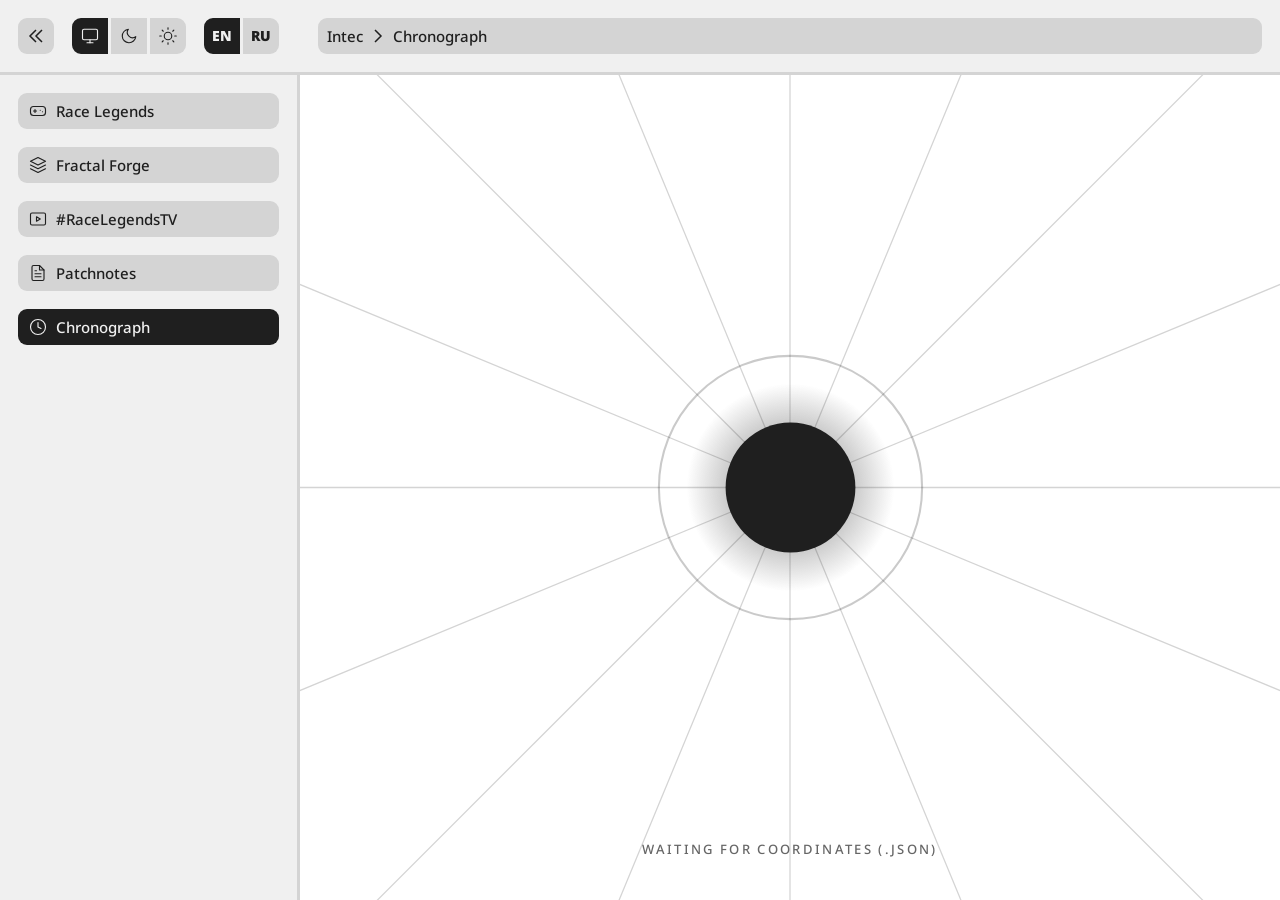
==== chronograph.html @ 1cc89997 "Add files via upload" ====
<!DOCTYPE html>
<html lang="en" data-theme="system">
<head>
    <meta charset="UTF-8">
    <meta name="viewport" content="width=device-width, initial-scale=1.0">
    <title>Intec | Chronograph</title>
    <link rel="preconnect" href="https://fonts.googleapis.com">
    <link rel="preconnect" href="https://fonts.gstatic.com" crossorigin>
    <link href="https://fonts.googleapis.com/css2?family=Noto+Sans:wght@500;900&display=swap" rel="stylesheet">
    <style>
        /* ============================================================
           ПЕРЕМЕННЫЕ ЦВЕТОВЫХ ТЕМ (ИНВЕРСИЯ)
        ============================================================ */
        :root {
            --c-bg: #000000;
            --c-bg-rgb: 0, 0, 0;
            --c-panel: #111111;
            --c-border: #1F1F1F;
            --c-text: #E7E7E7;
            --c-sub: #8C8C8C;
        }

        html[data-theme="light"] {
            --c-bg: #FFFFFF;
            --c-bg-rgb: 255, 255, 255;
            --c-panel: #F0F0F0;
            --c-border: #D4D4D4;
            --c-text: #1F1F1F;
            --c-sub: #666666;
        }

        /* МЕДЛЕННАЯ АНИМАЦИЯ */
        body, .top-bar, .sidebar, .main-area, .inspector-panel, .inspector-body, .v-track, .h-track {
            transition: background-color 0.3s ease, border-color 0.3s ease, color 0.3s ease;
        }

        /* БЫСТРАЯ АНИМАЦИЯ */
        .nav-btn, .back-btn, .toggle-btn, .h-thumb, .v-thumb {
            transition: background-color 0.1s ease, border-color 0.1s ease, color 0.1s ease;
        }
        svg { transition: stroke 0.1s ease, fill 0.1s ease; }

        /* ============================================================
           СИСТЕМА ЛОКАЛИЗАЦИИ
        ============================================================ */
        html[lang="en"] [data-lang="ru"] { display: none !important; }
        html[lang="ru"] [data-lang="en"] { display: none !important; }

        /* ============================================================
           СБРОС СТИЛЕЙ И БАЗА
        ============================================================ */
        * { box-sizing: border-box; margin: 0; padding: 0; }
        
        body, html {
            width: 100vw; height: 100vh; height: 100dvh; 
            background: var(--c-bg); font-family: 'Noto Sans', sans-serif;
            overflow: hidden; user-select: none;
            display: flex; flex-direction: column; touch-action: none; 
        }

        /* ============================================================
           ВЕРХНЯЯ ПАНЕЛЬ И КНОПКИ
        ============================================================ */
        .top-bar { height: 75px; background: var(--c-panel); border-bottom: 3px solid var(--c-border); display: flex; align-items: center; padding: 18px; width: 100%; flex-shrink: 0; z-index: 10; }
        
        .back-btn { width: 36px; height: 36px; background: var(--c-border); border-radius: 9px; margin-right: 18px; display: flex; justify-content: center; align-items: center; cursor: pointer; border: 2px solid transparent; flex-shrink: 0; }
        .back-btn svg { width: 18px; height: 18px; stroke: var(--c-text); fill: none; stroke-width: 1.5px; stroke-linecap: butt; stroke-linejoin: miter; }
        @media (hover: hover) { .back-btn:hover { border-color: var(--c-text); } }
        .back-btn:active { background: var(--c-text); } .back-btn:active svg { stroke: var(--c-panel); }
        
        .settings-group { display: flex; align-items: center; gap: 18px; margin-right: 39px; flex-shrink: 0; }
        .toggle-block { display: flex; gap: 3px; }
        .toggle-btn { width: 36px; height: 36px; background: var(--c-border); border: 2px solid transparent; display: flex; justify-content: center; align-items: center; cursor: pointer; color: var(--c-text); }
        .toggle-btn svg { width: 18px; height: 18px; stroke: currentColor; fill: none; stroke-width: 1.5px; stroke-linecap: round; stroke-linejoin: round; }
        .toggle-btn.text-btn { font-size: 14px; font-weight: 900; line-height: 1; }
        .toggle-block > *:first-child { border-top-left-radius: 9px; border-bottom-left-radius: 9px; }
        .toggle-block > *:last-child { border-top-right-radius: 9px; border-bottom-right-radius: 9px; }
        @media (hover: hover) { .toggle-btn:hover { border-color: var(--c-text); } }
        .toggle-btn.active, .toggle-btn:active { background: var(--c-text); color: var(--c-panel); border-color: var(--c-text); }
        .toggle-btn:active svg, .toggle-btn.active svg { stroke: var(--c-panel); }

        .breadcrumbs { flex-grow: 1; height: 36px; background: var(--c-border); border-radius: 9px; display: flex; align-items: center; padding: 0 9px; min-width: 0; }
        .bc-text { color: var(--c-text); font-size: 15px; font-weight: 500; display: block; white-space: nowrap; overflow: hidden; text-overflow: ellipsis; line-height: normal; padding: 3px 0; }
        .bc-icon { width: 18px; height: 18px; margin: 0 6px; stroke: var(--c-text); fill: none; stroke-width: 1.5px; flex-shrink: 0; }

        /* ============================================================
           БОКОВАЯ ПАНЕЛЬ И ОСНОВНАЯ ЗОНА
        ============================================================ */
        .content-wrapper { display: flex; flex-grow: 1; width: 100%; overflow: hidden; }
        .sidebar { width: 300px; height: 100%; background: var(--c-panel); border-right: 3px solid var(--c-border); flex-shrink: 0; z-index: 5; }
        .sidebar-nav { display: flex; flex-direction: column; gap: 18px; padding: 18px; }
        .nav-btn { width: 100%; height: 36px; background: var(--c-border); border-radius: 9px; display: flex; align-items: center; padding: 0 9px; cursor: pointer; border: 2px solid transparent; color: var(--c-text); text-decoration: none; }
        .nav-btn .nav-icon { width: 18px; height: 18px; margin-right: 9px; stroke: currentColor; fill: none; stroke-width: 1.5px; stroke-linecap: round; stroke-linejoin: round; flex-shrink: 0; }
        .nav-btn span { font-size: 15px; font-weight: 500; white-space: nowrap; line-height: normal; padding: 3px 0; }
        @media (hover: hover) { .nav-btn:hover { border-color: var(--c-text); } }
        .nav-btn:active, .nav-btn.active { background: var(--c-text); color: var(--c-panel); }

        .main-area { flex-grow: 1; background: var(--c-bg); position: relative; overflow: hidden; touch-action: none; }

        /* ============================================================
           CHRONOGRAPH: PAGE 1 (MULTIVERSE LANDING)
        ============================================================ */
        .chrono-page { position: absolute; inset: 0; width: 100%; height: 100%; }
        
        #page1 {
            z-index: 200; display: flex; flex-direction: column;
            align-items: center; justify-content: center; transform-origin: 50% 50%;
        }

        #mv-canvas, #warp-canvas {
            position: absolute; inset: 0; width: 100%; height: 100%;
            pointer-events: none; transform-origin: 50% 50%; will-change: transform;
        }
        #warp-canvas { opacity: 0; z-index: 100; }

        #p1-circle {
            position: relative; z-index: 2;
            width: clamp(160px, 25vh, 240px); height: clamp(160px, 25vh, 240px);
            cursor: pointer; transition: transform 0.2s ease; will-change: transform;
        }
        #p1-circle:hover { transform: scale(1.04); }
        #p1-circle:active { transform: scale(0.97); }
        #page1.animating #p1-circle { pointer-events: none; }
        
        /* ПЕРЕОПРЕДЕЛЕНИЕ ЦВЕТОВ ПРИ СИСТЕМНОЙ ОШИБКЕ */
        #page1.error {
            --c-text: #E53935 !important;
            --c-sub: #B71C1C !important;
        }
        
        #p1-circle svg { width: 100%; height: 100%; overflow: visible; }

        #p1-status {
            position: absolute; bottom: 42px; left: 0; right: 0; text-align: center;
            color: var(--c-sub); font-size: 13px; font-weight: 500; letter-spacing: 0.18em;
            transition: color 0.4s ease, opacity 0.4s ease; z-index: 3;
            pointer-events: none;
        }

        #flash {
            position: absolute; inset: 0; z-index: 1000;
            background: var(--c-text); opacity: 0; pointer-events: none; transition: opacity 0.3s ease;
        }

        @keyframes shake {
            0%,100% { transform: translate(0,0); }
            10% { transform: translate(-5px,-2px); } 20% { transform: translate(6px, 3px); }
            30% { transform: translate(-4px, 2px); } 40% { transform: translate(6px,-3px); }
            50% { transform: translate(-5px, 3px); } 60% { transform: translate(4px,-2px); }
            70% { transform: translate(-6px, 2px); } 80% { transform: translate(5px, 3px); }
            90% { transform: translate(-4px,-2px); }
        }

        /* ============================================================
           CHRONOGRAPH: PAGE 2 (TIMELINE APP)
        ============================================================ */
        #page2 {
            display: none; flex-direction: column; z-index: 150;
            opacity: 0; transition: opacity 0.5s ease;
        }
        #page2.visible { display: flex; }
        #page2.fade-in { opacity: 1; }

        .canvas-container {
            flex-grow: 1; position: relative; overflow: hidden;
            background: transparent; cursor: grab;
        }
        .canvas-container:active { cursor: grabbing; }
        .canvas-svg { height: 100%; display: block; }

        .timeline-line { stroke: var(--c-text); stroke-width: 3; fill: none; }
        .node { cursor: pointer; }
        .node-shape { fill: var(--c-bg); stroke: var(--c-text); stroke-width: 3; transition: all 0.2s; }
        .node-hover-ring { fill: none; stroke: transparent; stroke-width: 1.5; transition: stroke 0.2s; }
        .node:hover .node-hover-ring { stroke: var(--c-text); }
        .node.active .node-hover-ring { display: none !important; }
        .node.active .node-shape { fill: var(--c-text); }
        
        .node-wave, .node-wave-diamond, .node-wave-square { fill: var(--c-text); opacity: 0; }
        .node.active .node-wave { animation: nodeRipple 2s infinite ease-out; }
        .node.active .node-wave-diamond { animation: diamondRipple 2s infinite ease-out; }
        .node.active .node-wave-square { animation: squareRipple 2s infinite ease-out; }
        
        @keyframes nodeRipple { 0% { r: 18px; opacity: .4; } 100% { r: 60px; opacity: 0; } }
        @keyframes diamondRipple { 0% { transform: scale(1); opacity: .4; } 100% { transform: scale(3.333); opacity: 0; } }
        @keyframes squareRipple { 0% { transform: scale(1); opacity: .4; } 100% { transform: scale(3.333); opacity: 0; } }
        
        .svg-text, .svg-date, .svg-branch-label { pointer-events: none; }
        
        .svg-text { fill: var(--c-text); text-anchor: middle; font-family: 'Noto Sans'; font-size: 21px; font-weight: 500; }
        .svg-date { fill: var(--c-sub); text-anchor: middle; font-family: 'Noto Sans'; font-size: 21px; font-weight: 500; }
        .svg-branch-label { fill: var(--c-sub); font-family: 'Noto Sans'; font-size: 18px; font-weight: 500; }

        /* INSPECTOR */
        .inspector-clip { 
            position: absolute; right: 30px; top: 18px; bottom: 39px; 
            width: 615px; overflow: hidden; z-index: 20; touch-action: none;
        }
        
        .inspector-panel { position: relative; width: 100%; min-height: 100%; display: flex; flex-direction: column; will-change: transform; }
        .inspector-header { height: 144px; background: var(--c-text); border: 3px solid var(--c-border); border-bottom: none; border-radius: 18px 18px 0 0; padding: 18px; display: flex; flex-direction: column; justify-content: center; flex-shrink: 0; }
        .inspector-header .title { color: var(--c-bg); font-size: 42px; font-weight: 900; line-height: 1.1; margin-bottom: 6px; }
        .inspector-header .date { color: var(--c-bg); font-size: 21px; font-weight: 500; }
        .inspector-body { background: var(--c-panel); border: 3px solid var(--c-border); border-radius: 0 0 18px 18px; flex-grow: 1; padding: 18px; }
        .inspector-text-content { color: var(--c-sub); font-size: 21px; font-weight: 500; line-height: 1.4; text-align: justify; }
        .inspector-text-content .highlight { color: var(--c-text); }
        
        .inspector-grad-bottom, .inspector-grad-top { position: absolute; left: 0; right: 0; height: 30px; pointer-events: none; opacity: 0; transition: opacity .25s; z-index: 5; }
        .inspector-grad-bottom { bottom: 0; background: linear-gradient(to bottom, rgba(var(--c-bg-rgb),0) 0%, rgba(var(--c-bg-rgb),1) 100%); }
        .inspector-grad-top { top: 0; background: linear-gradient(to bottom, rgba(var(--c-bg-rgb),1) 0%, rgba(var(--c-bg-rgb),0) 100%); }

        /* SLIDERS */
        .h-slider-container { height: 21px; padding: 0 18px 18px; background: transparent; width: 100%; flex-shrink: 0; z-index: 25; }
        .h-track, .v-track { background: var(--c-border); position: relative; border-radius: 1.5px; }
        .h-thumb, .v-thumb { background: var(--c-text); position: absolute; border-radius: 1.5px; cursor: grab; }
        .h-thumb:active, .v-thumb:active { cursor: grabbing; }
        .h-track { width: 100%; height: 3px; } .h-thumb { height: 3px; top: 0; left: 0; }
        
        .v-slider-container { position: absolute; right: 18px; top: 18px; bottom: 39px; width: 3px; z-index: 25; }
        .v-track { width: 3px; height: 100%; } .v-thumb { width: 3px; top: 0; left: 0; }
        .v-thumb::after, .h-thumb::after { content: ''; position: absolute; top: -15px; bottom: -15px; left: -15px; right: -15px; }

        /* ============================================================
           БЛОКИРОВКА ХРОНОГРАФА (ДЛЯ ТЕЛЕФОНОВ И ПОРТРЕТА)
        ============================================================ */
        .mobile-blocker {
            display: none; 
            flex-direction: column; align-items: center; justify-content: center; 
            position: absolute; inset: 0; z-index: 10000; 
            background: var(--c-bg); color: var(--c-sub); 
            text-align: center; padding: 18px; gap: 18px;
        }
        .mobile-blocker svg {
            width: 48px; height: 48px; stroke: var(--c-text); fill: none; stroke-width: 1.5px; stroke-linecap: round; stroke-linejoin: round;
        }
        .mobile-blocker .mb-text {
            font-size: 15px; font-weight: 500; line-height: 1.4; max-width: 300px;
        }

        /* ЕСЛИ ЭТО ТЕЛЕФОН ИЛИ ЛЮБОЙ ЭКРАН В ВЕРТИКАЛЬНОМ ПОЛОЖЕНИИ - ПРЯЧЕМ ХРОНОГРАФ */
        @media (max-width: 900px), (orientation: portrait) {
            #page1, #page2, #flash { display: none !important; }
            .mobile-blocker { display: flex !important; }
        }

        /* ============================================================
           МОБИЛЬНЫЙ АДАПТИВ ОБОЛОЧКИ (ИЗ ФАЙЛА FF/RL)
        ============================================================ */
        @media (max-width: 900px) {
            .top-bar { height: 37.5px; padding: 9px; border-bottom-width: 1.5px; }
            .back-btn { width: 18px; height: 18px; border-radius: 4.5px; margin-right: 9px; border-width: 1px; }
            .back-btn svg { width: 9px; height: 9px; stroke-width: 1px; }
            
            .settings-group { gap: 9px; margin-right: 19.5px; }
            .toggle-block { gap: 1.5px; }
            .toggle-btn { width: 18px; height: 18px; border-width: 1px; }
            .toggle-btn svg { width: 9px; height: 9px; stroke-width: 1px; }
            .toggle-btn.text-btn { font-size: 7px; }
            .toggle-block > *:first-child { border-top-left-radius: 4.5px; border-bottom-left-radius: 4.5px; }
            .toggle-block > *:last-child { border-top-right-radius: 4.5px; border-bottom-right-radius: 4.5px; }

            .breadcrumbs { height: 18px; border-radius: 4.5px; padding: 0 4.5px; }
            .bc-text { font-size: 7.5px; padding: 1px 0; }
            .bc-icon { width: 9px; height: 9px; margin: 0 3px; stroke-width: 1px; }

            .sidebar { width: 150px; border-right-width: 1.5px; }
            .sidebar-nav { gap: 9px; padding: 9px; }
            .nav-btn { height: 18px; border-radius: 4.5px; padding: 0 4.5px; border-width: 1px; }
            .nav-btn .nav-icon { width: 9px; height: 9px; margin-right: 4.5px; stroke-width: 1px; }
            .nav-btn span { font-size: 7.5px; padding: 1px 0; }
        }

        /* В ПОРТРЕТНОМ РЕЖИМЕ СВОРАЧИВАЕМ САЙДБАР ДО ИКОНОК */
        @media (max-width: 900px) and (orientation: portrait) {
            .back-btn { margin-right: 19.5px; } 
            .settings-group { gap: 9px; margin-right: 9px; } 

            .sidebar { width: auto; }
            .sidebar .nav-btn { width: 18px; padding: 0; justify-content: center; }
            .sidebar .nav-btn .nav-icon { margin-right: 0; }
            .sidebar .nav-btn span { display: none; }
        }
    </style>
</head>
<body>

    <header class="top-bar">
        <div class="back-btn" id="globalBackBtn"><svg viewBox="0 0 18 18"><path d="M 9 3 L 3 9 L 9 15 M 15 3 L 9 9 L 15 15"/></svg></div>
        
        <div class="settings-group">
            <div class="toggle-block theme-group">
                <div class="toggle-btn" data-theme-val="system"><svg viewBox="0 0 24 24"><rect x="2" y="3" width="20" height="14" rx="2" ry="2"/><line x1="8" y1="21" x2="16" y2="21"/><line x1="12" y1="17" x2="12" y2="21"/></svg></div>
                <div class="toggle-btn" data-theme-val="dark"><svg viewBox="0 0 24 24"><path d="M21 12.79A9 9 0 1 1 11.21 3 7 7 0 0 0 21 12.79z"/></svg></div>
                <div class="toggle-btn" data-theme-val="light"><svg viewBox="0 0 24 24"><circle cx="12" cy="12" r="5"/><line x1="12" y1="1" x2="12" y2="3"/><line x1="12" y1="21" x2="12" y2="23"/><line x1="4.22" y1="4.22" x2="5.64" y2="5.64"/><line x1="18.36" y1="18.36" x2="19.78" y2="19.78"/><line x1="1" y1="12" x2="3" y2="12"/><line x1="21" y1="12" x2="23" y2="12"/><line x1="4.22" y1="19.78" x2="5.64" y2="18.36"/><line x1="18.36" y1="5.64" x2="19.78" y2="4.22"/></svg></div>
            </div>
            <div class="toggle-block lang-group">
                <div class="toggle-btn text-btn" data-lang-val="en">EN</div>
                <div class="toggle-btn text-btn" data-lang-val="ru">RU</div>
            </div>
        </div>

        <div class="breadcrumbs">
            <span class="bc-text" id="bcFirst">Intec</span>
            <svg class="bc-icon" viewBox="0 0 18 18"><path d="M 6 3 L 12 9 L 6 15"/></svg>
            <span class="bc-text" data-lang="en">Chronograph</span>
            <span class="bc-text" data-lang="ru">Хронограф</span>
            <svg class="bc-icon" id="bcSeparator" viewBox="0 0 18 18" style="display: none;"><path d="M 6 3 L 12 9 L 6 15"/></svg>
            <span class="bc-text" id="bcStoryName" style="display: none;"></span>
        </div>
    </header>

    <div class="content-wrapper">
        <aside class="sidebar">
            <div class="sidebar-nav">
                <div class="nav-btn"><svg class="nav-icon" viewBox="0 0 24 24"><rect x="2" y="6" width="20" height="12" rx="4"/><path d="M6 12h4M8 10v4M15 11h.01M18 13h.01"/></svg><span>Race Legends</span></div>
                <div class="nav-btn"><svg class="nav-icon" viewBox="0 0 24 24"><polygon points="12 2 2 7 12 12 22 7 12 2"/><polyline points="2 12 12 17 22 12"/><polyline points="2 17 12 22 22 17"/></svg><span>Fractal Forge</span></div>
                <div class="nav-btn"><svg class="nav-icon" viewBox="0 0 24 24"><rect x="2" y="4" width="20" height="16" rx="2" ry="2"/><polygon points="10 9 15 12 10 15 10 9"/></svg><span>#RaceLegendsTV</span></div>
                <div class="nav-btn"><svg class="nav-icon" viewBox="0 0 24 24"><path d="M14 2H6a2 2 0 0 0-2 2v16a2 2 0 0 0 2 2h12a2 2 0 0 0 2-2V8z"/><path d="M14 2v6h6"/><line x1="16" y1="13" x2="8" y2="13"/><line x1="16" y1="17" x2="8" y2="17"/><line x1="10" y1="9" x2="8" y2="9"/></svg><span data-lang="en">Patchnotes</span><span data-lang="ru">Патчноуты</span></div>
                <div class="nav-btn active"><svg class="nav-icon" viewBox="0 0 24 24"><circle cx="12" cy="12" r="10"/><polyline points="12 6 12 12 16 14"/></svg><span data-lang="en">Chronograph</span><span data-lang="ru">Хронограф</span></div>
            </div>
        </aside>

        <main class="main-area" id="mainArea">
            
            <!-- НОВЫЙ БЛОКИРОВЩИК ДЛЯ ТЕЛЕФОНОВ И ПОРТРЕТНОГО РЕЖИМА -->
            <div class="mobile-blocker">
                <svg viewBox="0 0 24 24"><rect x="2" y="3" width="20" height="14" rx="2" ry="2"/><line x1="8" y1="21" x2="16" y2="21"/><line x1="12" y1="17" x2="12" y2="21"/></svg>
                <div class="mb-text">
                    <span data-lang="en">Chronograph requires more space and is only available on desktop screens.</span>
                    <span data-lang="ru">Хронограф требует больше пространства и доступен только на экранах ПК.</span>
                </div>
            </div>

            <div id="flash"></div>
            
            <div id="page1" class="chrono-page">
                <input type="file" id="fileInput" accept=".json" style="display:none">
                
                <canvas id="mv-canvas"></canvas>
                <canvas id="warp-canvas"></canvas>
                
                <div id="p1-circle">
                    <svg viewBox="-130 -130 260 260">
                        <defs>
                            <radialGradient id="p1-glow" cx="50%" cy="50%" r="50%">
                                <stop offset="0%" stop-color="var(--c-text)" stop-opacity="0.6"/>
                                <stop offset="100%" stop-color="var(--c-text)" stop-opacity="0"/>
                            </radialGradient>
                        </defs>
                        <circle r="120" fill="url(#p1-glow)"/>
                        <circle r="75" fill="none" stroke="var(--c-text)" stroke-width="2.4" opacity="0">
                            <animate attributeName="r" values="75;260" dur="2.8s" repeatCount="indefinite"/>
                            <animate attributeName="opacity" values="0.4;0" dur="2.8s" repeatCount="indefinite"/>
                        </circle>
                        <circle r="75" fill="none" stroke="var(--c-sub)" stroke-width="1.5" opacity="0">
                            <animate attributeName="r" values="75;260" dur="2.8s" begin="1.4s" repeatCount="indefinite"/>
                            <animate attributeName="opacity" values="0.25;0" dur="2.8s" begin="1.4s" repeatCount="indefinite"/>
                        </circle>
                        <circle r="75" fill="var(--c-text)"/>
                    </svg>
                </div>
                <div id="p1-status">
                    <span data-lang="en">WAITING FOR COORDINATES (.JSON)</span>
                    <span data-lang="ru">ОЖИДАНИЕ КООРДИНАТ (.JSON)</span>
                </div>
            </div>

            <div id="page2" class="chrono-page">
                <div class="canvas-container" id="canvasContainer">
                    <svg class="canvas-svg" id="canvasSvg" viewBox="0 0 3600 984" preserveAspectRatio="xMinYMid slice"></svg>
                </div>
                
                <div class="inspector-clip" id="inspectorClip">
                    <aside class="inspector-panel" id="inspectorPanel">
                        <div class="inspector-header">
                            <div class="title" id="inspTitle">-</div>
                            <div class="date"  id="inspDate">-</div>
                        </div>
                        <div class="inspector-body">
                            <div class="inspector-text-content" id="inspDesc"></div>
                        </div>
                    </aside>
                    <div class="inspector-grad-bottom" id="inspGradBottom"></div>
                    <div class="inspector-grad-top"    id="inspGradTop"></div>
                </div>
                
                <div class="v-slider-container">
                    <div class="v-track" id="vTrack"><div class="v-thumb" id="vThumb"></div></div>
                </div>
                <div class="h-slider-container">
                    <div class="h-track" id="hTrack"><div class="h-thumb" id="hThumb"></div></div>
                </div>
            </div>
        </main>
    </div>

    <script>
        const rootTheme = document.documentElement;
        const sysMedia = window.matchMedia('(prefers-color-scheme: light)');
        const themeBtns = document.querySelectorAll('.theme-group .toggle-btn');
        const langBtns = document.querySelectorAll('.lang-group .toggle-btn');
        
        const bcFirst = document.getElementById('bcFirst');
        const bcSeparator = document.getElementById('bcSeparator');
        const bcStoryName = document.getElementById('bcStoryName');
        
        const mainArea = document.getElementById('mainArea');
        const page1 = document.getElementById('page1');
        const page2 = document.getElementById('page2');
        const p1Circ = document.getElementById('p1-circle');
        const p1Stat = document.getElementById('p1-status');
        const flash = document.getElementById('flash');
        const fileInput = document.getElementById('fileInput');
        const globalBackBtn = document.getElementById('globalBackBtn');
        
        const mvCanvas = document.getElementById('mv-canvas');
        const mvCtx = mvCanvas.getContext('2d');
        const warpCanvas = document.getElementById('warp-canvas');
        const warpCtx = warpCanvas.getContext('2d');
        
        const canvasContainer = document.getElementById('canvasContainer');
        const canvasSvg = document.getElementById('canvasSvg');
        const inspectorClip = document.getElementById('inspectorClip');
        const inspectorPanel = document.getElementById('inspectorPanel');
        const inspGradBottom = document.getElementById('inspGradBottom');
        const inspGradTop = document.getElementById('inspGradTop');
        const hTrack = document.getElementById('hTrack');
        const hThumb = document.getElementById('hThumb');
        const vTrack = document.getElementById('vTrack');
        const vThumb = document.getElementById('vThumb');

        let currentLang = 'en';
        let currentBorderColor = '#1F1F1F';
        let currentTextColor = '#E7E7E7';
        
        let isAnimating = false;
        let animTimers = [];
        let panelOffset = 0;
        let nodeData = {};

        const BIG_BANG_DATA = {
            title: 'Большой взрыв', date: '≈ 13,8 млрд л. н.',
            desc: '<span class="highlight">Большой взрыв</span> - это момент, когда все вселенные начали быстро расширяться из одной крошечной и очень горячей точки. Данная точка является <span class="highlight">"Точкой Ноль"</span>, порождение всего сущего.<br><br>Она является общим центром, из которого во все стороны расходятся прямые линии. Каждая такая линия - это <span class="highlight">отдельная вселенная</span> со своими собственными правилами и законами природы. В данном UI вселенные представлены именно как линии, а не как пузыри, потому что так удобнее следить за ходом времени и понимать, что и когда в них происходило.<br><br>Если рассмотреть одну такую линию вблизи, можно увидеть, что она постоянно делится на новые ветки. Это происходит в <span class="highlight">"Точках расхождения"</span> - особых моментах, когда случается какое-то событие и история разделяется на несколько разных путей.<br><br>В этой системе не существует одной <span class="highlight">"самой правильной"</span> или главной линии времени. Все варианты развития событий одинаково важны и реальны.<br><br>Таким образом, всё мироздание похоже на гигантское дерево из бесконечного количества веток, которые растут из одного общего корня - <span class="highlight">Точки Ноль</span>. Любое изменение в прошлом просто создает новую ветку, которая идет дальше своим путем, не мешая остальным.'
        };

        const NUM_LINES = 16, CHOSEN_IDX = 0;
        const ANGLES = Array.from({length: NUM_LINES}, (_, i) => (i / NUM_LINES) * Math.PI * 2);
        const SCAN_ORDER = []; for (let i = 1; i < NUM_LINES; i++) SCAN_ORDER.push(i); SCAN_ORDER.push(CHOSEN_IDX);

        let lineOpacities = new Array(NUM_LINES).fill(1);
        let lineSelectionProgress = new Array(NUM_LINES).fill(0); 
        let warpParticles = [], warpRAF = null, isWarpReverse = false, isStoppingWarp = false;
        let sharedAudioCtx = null, audioUnlocked = false, lastHoverTime = 0;

        function playTone(type, startFreq, endFreq, maxVol, duration, attackTime = 0.003) {
            try {
                if (!sharedAudioCtx) sharedAudioCtx = new (window.AudioContext || window.webkitAudioContext)();
                if (sharedAudioCtx.state === 'suspended') { sharedAudioCtx.resume().catch(()=>{}); if (sharedAudioCtx.state === 'suspended') return; }
                const osc = sharedAudioCtx.createOscillator(), gainNode = sharedAudioCtx.createGain();
                osc.type = type; const now = sharedAudioCtx.currentTime;
                osc.frequency.setValueAtTime(startFreq, now); osc.frequency.exponentialRampToValueAtTime(endFreq, now + duration);
                gainNode.gain.setValueAtTime(0, now); gainNode.gain.linearRampToValueAtTime(maxVol, now + attackTime);
                gainNode.gain.exponentialRampToValueAtTime(0.0001, now + duration); gainNode.gain.linearRampToValueAtTime(0, now + duration + 0.01);
                osc.connect(gainNode); gainNode.connect(sharedAudioCtx.destination);
                osc.start(now); osc.stop(now + duration + 0.02);
            } catch (e) {}
        }

        function playUIHover(e) {
            if (e && e.pointerType !== 'mouse') return;
            if (e.currentTarget && e.currentTarget.classList.contains('active')) return;
            const now = Date.now(); if (now - lastHoverTime < 40) return; lastHoverTime = now;
            playTone('sine', 180, 250, 0.35, 0.04, 0.005);
        }

        function playUIClick(e) {
            if (e.currentTarget && e.currentTarget.classList.contains('active')) return;
            playTone('sine', 190, 150, 0.6, 0.05, 0.0025);
        }

        function updateCanvasColors() {
            currentBorderColor = getComputedStyle(rootTheme).getPropertyValue('--c-border').trim() || '#1F1F1F';
            currentTextColor = getComputedStyle(rootTheme).getPropertyValue('--c-text').trim() || '#E7E7E7';
        }

        function applyTheme(themeVal) {
            let isLight = themeVal === 'system' ? sysMedia.matches : themeVal === 'light';
            if (isLight) rootTheme.setAttribute('data-theme', 'light'); else rootTheme.removeAttribute('data-theme');
            try { localStorage.setItem('rl-theme', themeVal); } catch(e) {}
            themeBtns.forEach(btn => btn.classList.toggle('active', btn.getAttribute('data-theme-val') === themeVal));
            updateCanvasColors(); setTimeout(drawMv, 50);
        }

        function updateP1Status() {
            if (isAnimating || page2.classList.contains('visible')) return;
            p1Stat.innerHTML = currentLang === 'en' ? 'WAITING FOR COORDINATES (.JSON)' : 'ОЖИДАНИЕ КООРДИНАТ (.JSON)';
        }

        function applyLang(langVal) {
            currentLang = langVal;
            rootTheme.setAttribute('lang', langVal);
            try { localStorage.setItem('rl-lang', langVal); } catch(e) {}
            langBtns.forEach(btn => btn.classList.toggle('active', btn.getAttribute('data-lang-val') === langVal));
            updateP1Status();
        }

        function updateBreadcrumbs(storyName) {
            if (!storyName) {
                bcFirst.textContent = 'Intec';
                bcSeparator.style.display = 'none';
                bcStoryName.style.display = 'none';
            } else {
                bcFirst.textContent = storyName.length > 25 ? '···' : 'Intec';
                bcSeparator.style.display = 'block';
                bcStoryName.style.display = 'block';
                bcStoryName.textContent = storyName;
            }
        }

        function drawMv() {
            mvCtx.clearRect(0, 0, mvCanvas.width, mvCanvas.height);
            const cx = mvCanvas.width / 2, cy = mvCanvas.height / 2;
            const maxR = Math.hypot(cx, cy) * 1.1;
            const zScale = mainArea.clientHeight / 984;

            for (let i = 0; i < NUM_LINES; i++) {
                if (lineOpacities[i] <= 0) continue;
                const x2 = cx + Math.cos(ANGLES[i]) * maxR;
                const y2 = cy + Math.sin(ANGLES[i]) * maxR;

                mvCtx.lineWidth = Math.max(1, 1.5 * zScale);
                
                mvCtx.globalAlpha = lineOpacities[i];
                mvCtx.strokeStyle = currentBorderColor;
                mvCtx.beginPath(); mvCtx.moveTo(cx, cy); mvCtx.lineTo(x2, y2); mvCtx.stroke();

                if (lineSelectionProgress[i] > 0) {
                    mvCtx.globalAlpha = lineOpacities[i] * lineSelectionProgress[i];
                    mvCtx.strokeStyle = currentTextColor;
                    mvCtx.beginPath(); mvCtx.moveTo(cx, cy); mvCtx.lineTo(x2, y2); mvCtx.stroke();
                }
            }
            mvCtx.globalAlpha = 1;
        }

        function spawnWarpParticles() {
            warpParticles = [];
            const cx = warpCanvas.width / 2, cy = warpCanvas.height / 2;
            const radius = Math.max(cx, cy);
            const zScale = mainArea.clientHeight / 984;
            
            for (let i = 0; i < 200; i++) {
                const angle = Math.random() * Math.PI * 2;
                let dist, speed;
                if (!isWarpReverse) {
                    dist = (20 * zScale) + Math.random() * (warpCanvas.width / 2);
                    speed = (1 + Math.random() * 4) * zScale;
                } else {
                    dist = radius + Math.random() * (300 * zScale);
                    speed = (4 + Math.random() * 6) * zScale;
                }
                warpParticles.push({ x: cx + Math.cos(angle) * dist, y: cy + Math.sin(angle) * dist, angle: angle, speed: speed, life: 0, maxLife: isWarpReverse ? (40 + Math.random() * 30) : (20 + Math.random() * 20) });
            }
        }

        function animateWarp() {
            warpCtx.clearRect(0, 0, warpCanvas.width, warpCanvas.height);
            const cx = warpCanvas.width / 2, cy = warpCanvas.height / 2;
            const zScale = mainArea.clientHeight / 984;
            
            warpParticles.forEach(p => {
                p.life++;
                if (!isWarpReverse) { p.speed *= 1.15; p.x += Math.cos(p.angle) * p.speed; p.y += Math.sin(p.angle) * p.speed; } 
                else { p.speed *= 0.97; p.x -= Math.cos(p.angle) * p.speed; p.y -= Math.sin(p.angle) * p.speed; }

                const len = p.speed * (isWarpReverse ? 1.2 : 2.5);
                const tailX = p.x + (isWarpReverse ? 1 : -1) * Math.cos(p.angle) * len;
                const tailY = p.y + (isWarpReverse ? 1 : -1) * Math.sin(p.angle) * len;
                const alpha = Math.max(0, 1 - (p.life / p.maxLife));

                warpCtx.globalAlpha = alpha; warpCtx.strokeStyle = currentTextColor; warpCtx.lineWidth = Math.max(1, 1.5 * zScale);
                warpCtx.beginPath(); warpCtx.moveTo(tailX, tailY); warpCtx.lineTo(p.x, p.y); warpCtx.stroke();
            });

            warpParticles = warpParticles.filter(p => {
                if (p.life >= p.maxLife) return false;
                if (!isWarpReverse) return p.x > -500 && p.x < warpCanvas.width + 500 && p.y > -500 && p.y < warpCanvas.height + 500;
                else return Math.hypot(p.x - cx, p.y - cy) > (30 * zScale); 
            });

            if (!isStoppingWarp) {
                const dead = 200 - warpParticles.length;
                const radius = Math.max(cx, cy);
                for (let i = 0; i < dead; i++) {
                    const angle = Math.random() * Math.PI * 2;
                    let dist, speed;
                    if (!isWarpReverse) { dist = (50 * zScale) + Math.random() * (150 * zScale); speed = (1 + Math.random() * 3) * zScale; } 
                    else { dist = radius + Math.random() * (300 * zScale); speed = (4 + Math.random() * 6) * zScale; }
                    warpParticles.push({ x: cx + Math.cos(angle) * dist, y: cy + Math.sin(angle) * dist, angle: angle, speed: speed, life: 0, maxLife: isWarpReverse ? (40 + Math.random() * 30) : (20 + Math.random() * 20) });
                }
            }
            warpRAF = requestAnimationFrame(animateWarp);
        }

        function later(fn, ms) { const t = setTimeout(fn, ms); animTimers.push(t); return t; }
        
        function setStatus(textEn, textRu) {
            p1Stat.style.opacity = '0';
            setTimeout(() => { p1Stat.innerHTML = currentLang === 'en' ? textEn : textRu; p1Stat.style.opacity = '1'; }, 250);
        }

        function validateChronographData(data) {
            if (!data || typeof data !== 'object') return false;
            if (!data.timeline || typeof data.timeline !== 'object') return false;
            return true;
        }

        function loadFile(file) {
            const r = new FileReader();
            r.onload = ev => { 
                try { 
                    const json = JSON.parse(ev.target.result); 
                    if (!validateChronographData(json)) throw new Error('Invalid JSON structure');
                    startTransition(json); 
                } catch (err) { 
                    showErrorState(); 
                } 
            };
            r.readAsText(file);
        }

        function showErrorState() {
            if (isAnimating) return;
            isAnimating = true;

            page1.classList.add('animating');
            page1.classList.add('error');

            currentTextColor = '#E53935';
            currentBorderColor = '#B71C1C';
            drawMv();

            playTone('sawtooth', 120, 80, 0.3, 0.2, 0.02);
            setTimeout(() => playTone('sawtooth', 80, 50, 0.3, 0.3, 0.02), 250);

            setStatus('SYSTEM ERROR: INVALID COORDINATES', 'ОШИБКА СИСТЕМЫ: НЕВЕРНЫЕ КООРДИНАТЫ');

            page1.style.animation = 'shake 0.4s ease-in-out';
            setTimeout(() => { page1.style.animation = 'none'; }, 400);

            setTimeout(() => {
                page1.classList.remove('error');
                updateCanvasColors();
                drawMv();

                p1Stat.style.opacity = '0';
                setTimeout(() => {
                    isAnimating = false;
                    page1.classList.remove('animating');
                    updateP1Status(); 
                    p1Stat.style.opacity = '1';
                    fileInput.value = '';
                }, 250);
            }, 3000);
        }

        function startTransition(json) {
            isAnimating = true; page1.classList.add('animating');
            setStatus('ANALYZING TIMELINES...', 'АНАЛИЗ ЛИНИЙ ВРЕМЕНИ...');

            const STEP_MS = 125;
            SCAN_ORDER.forEach((lineIdx, i) => {
                const isChosen = (lineIdx === CHOSEN_IDX);
                later(() => { lineSelectionProgress[lineIdx] = 0.5; drawMv(); }, i * STEP_MS);
                later(() => { lineSelectionProgress[lineIdx] = isChosen ? 1 : 0; drawMv(); }, i * STEP_MS + 80);
            });

            const SCAN_END = SCAN_ORDER.length * STEP_MS + 100;
            later(() => {
                setStatus('TIMELINE SYNCHRONIZED', 'ЛИНИЯ ВРЕМЕНИ СИНХРОНИЗИРОВАНА');
                for (let s = 1; s <= 12; s++) {
                    later(() => {
                        for (let i = 0; i < NUM_LINES; i++) { if (i !== CHOSEN_IDX) lineOpacities[i] = Math.max(0, lineOpacities[i] - 1 / 12); }
                        drawMv();
                    }, s * 80);
                }
            }, SCAN_END);

            const PHASE2_END = SCAN_END + 1100;
            later(() => { setStatus('INITIATING JUMP...', 'ИНИЦИАЦИЯ ПЕРЕХОДА...'); }, PHASE2_END);

            later(() => {
                isWarpReverse = false; isStoppingWarp = false;
                warpCanvas.style.transition = 'opacity 0.2s ease'; warpCanvas.style.opacity = '1';
                spawnWarpParticles(); animateWarp();
                const jumpTiming = 'transform 1.2s cubic-bezier(0.7, 0, 0.9, 1)';
                const jumpTransform = 'scale(35) translateX(-8px)';
                mvCanvas.style.transition = jumpTiming; mvCanvas.style.transform = jumpTransform;
                p1Circ.style.transition = jumpTiming; p1Circ.style.transform = jumpTransform;
                p1Stat.style.opacity = '0'; page1.style.animation = 'shake 0.07s linear infinite';
            }, PHASE2_END + 400);

            later(() => { isStoppingWarp = true; flash.style.opacity = '1'; }, PHASE2_END + 1100);

            later(() => {
                renderTimeline(json);
                page2.classList.add('visible');
                cancelAnimationFrame(warpRAF); warpCtx.clearRect(0, 0, warpCanvas.width, warpCanvas.height); warpCanvas.style.opacity = '0';
                mvCanvas.style.transition = 'none'; mvCanvas.style.transform = 'scale(1)';
                p1Circ.style.transition = 'none'; p1Circ.style.transform = 'scale(1)';
            }, PHASE2_END + 1200);

            later(() => {
                flash.style.opacity = '0'; page2.classList.add('fade-in');
                page1.style.animation = 'none'; page1.style.display = 'none';
            }, PHASE2_END + 1500);

            later(() => { updateHSlider(); refreshPanel(); isAnimating = false; selectNode('big_bang'); }, PHASE2_END + 2100);
        }

        function reverseTransition() {
            isAnimating = true; flash.style.opacity = '1';

            later(() => {
                updateBreadcrumbs(null);
                page2.classList.remove('fade-in'); page1.style.cssText = ''; page1.style.display = '';
                
                lineSelectionProgress = new Array(NUM_LINES).fill(0); lineSelectionProgress[CHOSEN_IDX] = 1;
                lineOpacities = new Array(NUM_LINES).fill(0); lineOpacities[CHOSEN_IDX] = 1; 

                const jumpTransform = 'scale(35) translateX(-8px)';
                mvCanvas.style.transition = 'none'; mvCanvas.style.transform = jumpTransform;
                p1Circ.style.transition = 'none'; p1Circ.style.transform = jumpTransform; drawMv();
                updateP1Status(); p1Stat.style.opacity = '0'; 
            }, 300);

            later(() => {
                flash.style.opacity = '0'; page2.classList.remove('visible'); fileInput.value = '';
                isWarpReverse = true; isStoppingWarp = false;
                warpCanvas.style.transition = 'opacity 0.2s ease'; warpCanvas.style.opacity = '1';
                spawnWarpParticles(); animateWarp();

                const backTiming = 'transform 1.1s cubic-bezier(0.1, 0.9, 0.2, 1)';
                const backTransform = 'scale(1) translateX(0)';
                mvCanvas.style.transition = backTiming; mvCanvas.style.transform = backTransform;
                p1Circ.style.transition = backTiming; p1Circ.style.transform = backTransform;
                p1Stat.style.opacity = '1'; page1.style.animation = 'shake 0.07s linear infinite';
            }, 450);

            later(() => { isStoppingWarp = true; warpCanvas.style.transition = 'opacity 0.4s ease-out'; warpCanvas.style.opacity = '0'; }, 1150);
            later(() => { page1.style.animation = 'none'; cancelAnimationFrame(warpRAF); warpCtx.clearRect(0, 0, warpCanvas.width, warpCanvas.height); }, 1600);

            const CHOSEN_FADE_START = 1700;
            for (let s = 0; s <= 24; s++) { later(() => { lineSelectionProgress[CHOSEN_IDX] = 1 - (s / 24); drawMv(); }, CHOSEN_FADE_START + s * 40); }

            const LINE_RESTORE_START = 1800;
            for (let i = 0; i < NUM_LINES; i++) {
                if (i === CHOSEN_IDX) continue; 
                later((() => { const idx = i; return () => { for (let s = 1; s <= 8; s++) { later(() => { lineOpacities[idx] = Math.min(1, lineOpacities[idx] + 1 / 8); drawMv(); }, s * 30); } }; })(), LINE_RESTORE_START + i * 55);
            }

            later(() => {
                p1Circ.style.transition = ''; p1Circ.style.transform = '';
                mvCanvas.style.transition = ''; mvCanvas.style.transform = '';
                page1.style.transition = ''; page1.style.transform = ''; page1.style.animation = '';
                page1.classList.remove('animating'); panelOffset = 0; isAnimating = false;
            }, LINE_RESTORE_START + NUM_LINES * 55 + 350);
        }

        const MAIN_Y = 492, NODE_R = 18, RING_R = 24;
        
        function escHtml(s) { return String(s||'').replace(/&/g,'&amp;').replace(/</g,'&lt;').replace(/>/g,'&gt;').replace(/"/g,'&quot;'); }

        function renderTimeline(json) {
            const tl = json.timeline;
            updateBreadcrumbs(tl.name || 'Без названия');

            const mainEvents = (tl.tracks || []).flatMap(t => t.events || []);
            const branchEvents = (tl.branches || []).flatMap(b => b.events || []);
            const allEvents = [...mainEvents, ...branchEvents];

            let maxX = 1440; allEvents.forEach(e => { if (e.x) maxX = Math.max(maxX, e.x); });
            
            const SVG_WIDTH = maxX + 1800; 
            
            const splitX = {}; mainEvents.forEach(e => { if (e.type === 'split') splitX[e.id] = e.x; });

            nodeData = { 'big_bang': BIG_BANG_DATA };
            allEvents.forEach(e => { nodeData[e.id] = { title: e.title || '-', date: e.date || '-', desc: e.description || '' }; });

            let h = `<defs>
                <radialGradient id="sun-glow">
                    <stop offset="0%" stop-color="var(--c-text)" stop-opacity="0.6"/>
                    <stop offset="100%" stop-color="var(--c-text)" stop-opacity="0"/>
                </radialGradient>
            </defs>`;

            h += `<g id="bb-group" class="node" style="cursor:pointer" onclick="selectNode('big_bang')">
                <circle cx="0" cy="${MAIN_Y}" r="150" fill="url(#sun-glow)"/>
                <circle cx="0" cy="${MAIN_Y}" r="90" fill="none" stroke="var(--c-text)" stroke-width="2.4" opacity="0">
                    <animate attributeName="r" values="90;330" dur="2.8s" repeatCount="indefinite"/>
                    <animate attributeName="opacity" values="0.4;0" dur="2.8s" repeatCount="indefinite"/>
                </circle>
                <circle cx="0" cy="${MAIN_Y}" r="90" fill="none" stroke="var(--c-sub)" stroke-width="1.5" opacity="0">
                    <animate attributeName="r" values="90;330" dur="2.8s" begin="1.4s" repeatCount="indefinite"/>
                    <animate attributeName="opacity" values="0.25;0" dur="2.8s" begin="1.4s" repeatCount="indefinite"/>
                </circle>
                <circle cx="0" cy="${MAIN_Y}" r="90" fill="var(--c-text)"/>
            </g>`;

            h += `<line x1="0" y1="${MAIN_Y}" x2="${SVG_WIDTH}" y2="${MAIN_Y}" class="timeline-line"/>`;

            const branches = (tl.branches || []).map(b => ({ id: b.id, nx: splitX[b.spawned_by], by: MAIN_Y + b.depth, depth: b.depth })).filter(b => b.nx !== undefined);
            branches.forEach(b => {
                h += `<line x1="${b.nx}" y1="${MAIN_Y+NODE_R}" x2="${b.nx}" y2="${b.by}" stroke="var(--c-text)" stroke-width="3" fill="none"/>`;
                h += `<line x1="${b.nx}" y1="${b.by}" x2="${SVG_WIDTH}" y2="${b.by}" stroke="var(--c-bg)" stroke-width="9" fill="none"/>`;
                h += `<line x1="${b.nx}" y1="${b.by}" x2="${SVG_WIDTH}" y2="${b.by}" stroke="var(--c-text)" stroke-width="3" fill="none"/>`;
                h += `<text x="${b.nx+30}" y="${b.by-12}" class="svg-branch-label">${escHtml((tl.branches||[]).find(br=>br.id===b.id)?.label||'')}</text>`;
            });

            function nodeHtml(e, y) {
                const isSplit = e.type === 'split', isCulmination = e.type === 'culmination';
                const SQ = NODE_R, SQ_R = NODE_R * 0.45, SQ2 = RING_R, SQ2_R = RING_R * 0.45;
                let wave, ring, shape;
                if (isSplit) {
                    wave = `<polygon points="0,-${NODE_R} ${NODE_R},0 0,${NODE_R} -${NODE_R},0" class="node-wave-diamond"/>`;
                    ring = `<polygon points="0,-${RING_R} ${RING_R},0 0,${RING_R} -${RING_R},0" class="node-hover-ring"/>`;
                    shape = `<polygon points="0,-${NODE_R} ${NODE_R},0 0,${NODE_R} -${NODE_R},0" class="node-shape" id="node-${e.id}"/>`;
                } else if (isCulmination) {
                    wave = `<rect x="-${SQ}" y="-${SQ}" width="${SQ*2}" height="${SQ*2}" rx="${SQ_R}" ry="${SQ_R}" class="node-wave-square"/>`;
                    ring = `<rect x="-${SQ2}" y="-${SQ2}" width="${SQ2*2}" height="${SQ2*2}" rx="${SQ2_R}" ry="${SQ2_R}" class="node-hover-ring"/>`;
                    shape = `<rect x="-${SQ}" y="-${SQ}" width="${SQ*2}" height="${SQ*2}" rx="${SQ_R}" ry="${SQ_R}" class="node-shape" id="node-${e.id}"/>`;
                } else {
                    wave = `<circle cx="0" cy="0" r="${NODE_R}" class="node-wave"/>`;
                    ring = `<circle cx="0" cy="0" r="${RING_R}" class="node-hover-ring"/>`;
                    shape = `<circle cx="0" cy="0" r="${NODE_R}" class="node-shape" id="node-${e.id}"/>`;
                }
                
                return `<g class="node" transform="translate(${e.x},${y})" onclick="selectNode('${e.id}')">
                    ${wave}${ring}${shape}
                    <text y="-62" class="svg-text">${escHtml(e.title)}</text>
                    <text y="-36" class="svg-date">${escHtml(e.date)}</text>
                </g>`;
            }

            mainEvents.forEach(e => { h += nodeHtml(e, MAIN_Y); });
            (tl.branches||[]).forEach(b => {
                const by = MAIN_Y + b.depth;
                (b.events||[]).forEach(e => { h += nodeHtml(e, by); });
            });

            canvasSvg.setAttribute('viewBox', `0 0 ${SVG_WIDTH} 984`);
            canvasSvg.style.minWidth = SVG_WIDTH + 'px';
            canvasSvg.innerHTML = h;
            
            document.querySelectorAll('.node').forEach(n => {
                n.addEventListener('pointerenter', playUIHover); 
                n.addEventListener('click', playUIClick, true);
            });
        }

        window.selectNode = function(id) {
            document.querySelectorAll('.node').forEach(el => el.classList.remove('active'));
            const el = document.getElementById(id === 'big_bang' ? 'bb-group' : 'node-' + id);
            if (el) el.closest('.node').classList.add('active');
            const d = nodeData[id] || {};
            document.getElementById('inspTitle').textContent = d.title || '-';
            document.getElementById('inspDate').textContent = d.date || '-';
            document.getElementById('inspDesc').innerHTML = d.desc || '';
            panelOffset = 0; setTimeout(refreshPanel, 0);
        };

        function getPanelMaxOffset() { return Math.max(0, inspectorPanel.scrollHeight - inspectorClip.clientHeight); }
        function setPanelOffset(o) {
            const max = getPanelMaxOffset(); panelOffset = Math.max(0, Math.min(o, max));
            inspectorPanel.style.transform = `translateY(-${panelOffset}px)`;
            inspGradBottom.style.opacity = (panelOffset < max) && (max > 0) ? '1' : '0';
            inspGradTop.style.opacity = panelOffset > 0 ? '1' : '0'; updateVSlider();
        }
        function refreshPanel() { setPanelOffset(panelOffset); }

        function updateHSlider() {
            const sW = canvasContainer.scrollWidth, cW = canvasContainer.clientWidth, tW = hTrack.clientWidth;
            if (sW <= cW) { hThumb.style.width='100%'; hThumb.style.left='0px'; return; }
            const tw = Math.max((cW/sW)*tW, 40); hThumb.style.width = `${tw}px`;
            hThumb.style.left = `${(canvasContainer.scrollLeft/(sW-cW))*(tW-tw)}px`;
        }
        function updateVSlider() {
            const pH = inspectorPanel.scrollHeight, cH = inspectorClip.clientHeight, tH = vTrack.clientHeight, max = getPanelMaxOffset();
            if (max <= 0) { vThumb.style.height='100%'; vThumb.style.top='0px'; return; }
            const th = Math.max((cH/pH)*tH, 40); vThumb.style.height = `${th}px`;
            vThumb.style.top = `${(panelOffset/max)*(tH-th)}px`;
        }

        canvasContainer.addEventListener('scroll', updateHSlider);
        canvasContainer.addEventListener('wheel', e => { e.preventDefault(); canvasContainer.scrollLeft += e.deltaY; }, {passive:false});
        inspectorClip.addEventListener('wheel', e => { e.preventDefault(); e.stopPropagation(); setPanelOffset(panelOffset + e.deltaY); }, {passive:false});

        let activeDrag = null, startX, startY, startScrollLeft, startPanelOffset;
        let inspTouchVelocity = 0, inspLastTouchY = 0, inspLastTouchTime = 0, inspInertiaFrame;

        canvasContainer.addEventListener('pointerdown', e => { 
            if (isAnimating || e.target.closest('.node')) return; 
            activeDrag = 'canvas'; startX = e.pageX; startScrollLeft = canvasContainer.scrollLeft; 
            canvasContainer.setPointerCapture(e.pointerId);
        });
        hThumb.addEventListener('pointerdown', e => { 
            if (isAnimating) return; activeDrag = 'hThumb'; startX = e.pageX; startScrollLeft = canvasContainer.scrollLeft; 
            e.stopPropagation(); hThumb.setPointerCapture(e.pointerId);
        });
        vThumb.addEventListener('pointerdown', e => { 
            if (isAnimating) return; activeDrag = 'vThumb'; startY = e.pageY; startPanelOffset = panelOffset; 
            e.stopPropagation(); vThumb.setPointerCapture(e.pointerId);
        });

        inspectorClip.addEventListener('pointerdown', e => { 
            if (isAnimating) return; 
            if (e.pointerType !== 'mouse') { 
                activeDrag = 'inspector'; startY = e.pageY; startPanelOffset = panelOffset; 
                cancelAnimationFrame(inspInertiaFrame); inspLastTouchY = e.pageY; inspLastTouchTime = Date.now();
                inspectorClip.setPointerCapture(e.pointerId); e.stopPropagation();
            }
        });

        window.addEventListener('pointermove', e => {
            if (!activeDrag) return;
            if (activeDrag === 'canvas') { e.preventDefault(); canvasContainer.scrollLeft = startScrollLeft - (e.pageX - startX); }
            else if (activeDrag === 'hThumb') { e.preventDefault(); const mT = hTrack.clientWidth - hThumb.offsetWidth, mS = canvasContainer.scrollWidth - canvasContainer.clientWidth; canvasContainer.scrollLeft = startScrollLeft + ((e.pageX - startX) / mT) * mS; }
            else if (activeDrag === 'vThumb') { e.preventDefault(); setPanelOffset(startPanelOffset + ((e.pageY - startY) / (vTrack.clientHeight - vThumb.offsetHeight)) * getPanelMaxOffset()); }
            else if (activeDrag === 'inspector') { 
                e.preventDefault(); const now = Date.now();
                inspTouchVelocity = (e.pageY - inspLastTouchY) / (now - inspLastTouchTime || 1);
                inspLastTouchY = e.pageY; inspLastTouchTime = now;
                setPanelOffset(startPanelOffset + (startY - e.pageY)); 
            }
        });

        window.addEventListener('pointerup', () => { 
            if (activeDrag === 'inspector') {
                let v = inspTouchVelocity * 15; 
                const step = () => {
                    if (Math.abs(v) < 0.5) return; 
                    let prevOffset = panelOffset; setPanelOffset(panelOffset - v);
                    if (panelOffset === prevOffset) { v = 0; return; }
                    v *= 0.92; inspInertiaFrame = requestAnimationFrame(step);
                };
                step();
            }
            activeDrag = null; 
        });
        window.addEventListener('pointercancel', () => activeDrag = null);

        document.addEventListener('DOMContentLoaded', () => {
            
            themeBtns.forEach(btn => btn.addEventListener('click', () => applyTheme(btn.getAttribute('data-theme-val'))));
            sysMedia.addEventListener('change', () => { if ((localStorage.getItem('rl-theme') || 'system') === 'system') applyTheme('system'); });
            langBtns.forEach(btn => btn.addEventListener('click', () => applyLang(btn.getAttribute('data-lang-val'))));
            
            p1Circ.addEventListener('click', () => { if (!isAnimating) fileInput.click(); });
            fileInput.addEventListener('change', e => { const f = e.target.files[0]; if (f) loadFile(f); });
            
            page1.addEventListener('dragover', e => { 
                e.preventDefault(); e.dataTransfer.dropEffect = 'copy'; 
                if (!isAnimating) p1Circ.style.transform = 'scale(1.08)';
            });
            page1.addEventListener('dragleave', e => { 
                e.preventDefault(); 
                if (!isAnimating) p1Circ.style.transform = ''; 
            });
            page1.addEventListener('drop', e => { 
                e.preventDefault(); 
                if (!isAnimating) p1Circ.style.transform = '';
                if (isAnimating) return;
                const f = e.dataTransfer.files[0]; 
                if (f) {
                    if (f.name.endsWith('.json')) {
                        loadFile(f); 
                    } else {
                        showErrorState(); 
                    }
                } 
            });

            globalBackBtn.addEventListener('click', () => { if (!isAnimating && page2.classList.contains('visible')) reverseTransition(); });

            document.querySelectorAll('.back-btn, .toggle-btn, .nav-btn, #p1-circle').forEach(btn => {
                btn.addEventListener('pointerenter', playUIHover); 
                btn.addEventListener('click', playUIClick, true);
            });

            const unlockAudio = () => {
                if (audioUnlocked) return;
                if (!sharedAudioCtx) sharedAudioCtx = new (window.AudioContext || window.webkitAudioContext)();
                if (sharedAudioCtx.state === 'suspended') sharedAudioCtx.resume().then(()=>audioUnlocked=true).catch(()=>{}); else audioUnlocked=true;
                if (audioUnlocked) ['click', 'pointerdown', 'touchstart', 'keydown'].forEach(evt => document.removeEventListener(evt, unlockAudio));
            };
            ['click', 'pointerdown', 'touchstart', 'keydown'].forEach(evt => document.addEventListener(evt, unlockAudio, { passive: true }));
            
            applyTheme(localStorage.getItem('rl-theme') || 'system');
            applyLang(localStorage.getItem('rl-lang') || 'en');
            updateBreadcrumbs(null);
            
            mvCanvas.width = mainArea.clientWidth; mvCanvas.height = mainArea.clientHeight;
            warpCanvas.width = mainArea.clientWidth; warpCanvas.height = mainArea.clientHeight;
            drawMv();
        });

        const resizeObserver = new ResizeObserver(() => {
            const rect = mainArea.getBoundingClientRect();
            if (rect.width === 0 || rect.height === 0) return;
            mvCanvas.width = rect.width; mvCanvas.height = rect.height;
            warpCanvas.width = rect.width; warpCanvas.height = rect.height;
            drawMv();
            if (page2.classList.contains('visible')) { 
                updateHSlider(); refreshPanel(); 
            }
        });
        resizeObserver.observe(mainArea);
    </script>
</body>
</html>
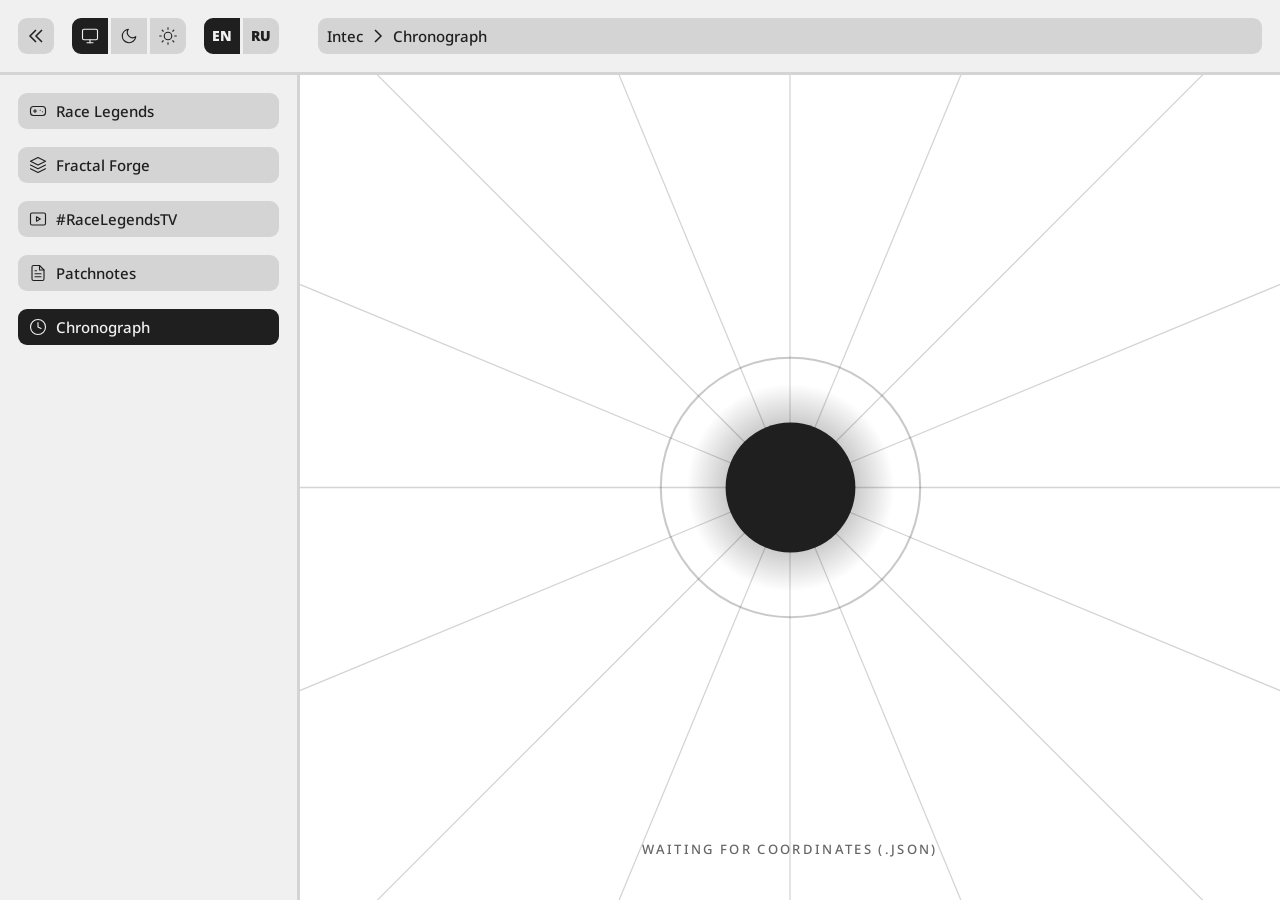
==== commit 43205587: "." ====
--- a/chronograph.html
+++ b/chronograph.html
@@ -49,7 +49,7 @@
         /* ============================================================
            СБРОС СТИЛЕЙ И БАЗА
         ============================================================ */
-        * { box-sizing: border-box; margin: 0; padding: 0; }
+        * { box-sizing: border-box; margin: 0; padding: 0; -webkit-tap-highlight-color: transparent; }
         
         body, html {
             width: 100vw; height: 100vh; height: 100dvh; 
@@ -57,6 +57,8 @@
             overflow: hidden; user-select: none;
             display: flex; flex-direction: column; touch-action: none; 
         }
+
+        a { text-decoration: none; color: inherit; }
 
         /* ============================================================
            ВЕРХНЯЯ ПАНЕЛЬ И КНОПКИ
@@ -312,17 +314,17 @@
     <div class="content-wrapper">
         <aside class="sidebar">
             <div class="sidebar-nav">
-                <div class="nav-btn"><svg class="nav-icon" viewBox="0 0 24 24"><rect x="2" y="6" width="20" height="12" rx="4"/><path d="M6 12h4M8 10v4M15 11h.01M18 13h.01"/></svg><span>Race Legends</span></div>
-                <div class="nav-btn"><svg class="nav-icon" viewBox="0 0 24 24"><polygon points="12 2 2 7 12 12 22 7 12 2"/><polyline points="2 12 12 17 22 12"/><polyline points="2 17 12 22 22 17"/></svg><span>Fractal Forge</span></div>
-                <div class="nav-btn"><svg class="nav-icon" viewBox="0 0 24 24"><rect x="2" y="4" width="20" height="16" rx="2" ry="2"/><polygon points="10 9 15 12 10 15 10 9"/></svg><span>#RaceLegendsTV</span></div>
-                <div class="nav-btn"><svg class="nav-icon" viewBox="0 0 24 24"><path d="M14 2H6a2 2 0 0 0-2 2v16a2 2 0 0 0 2 2h12a2 2 0 0 0 2-2V8z"/><path d="M14 2v6h6"/><line x1="16" y1="13" x2="8" y2="13"/><line x1="16" y1="17" x2="8" y2="17"/><line x1="10" y1="9" x2="8" y2="9"/></svg><span data-lang="en">Patchnotes</span><span data-lang="ru">Патчноуты</span></div>
+                <!-- ТЕПЕРЬ ЭТО РАБОЧИЕ ССЫЛКИ -->
+                <a href="hub.html#rl" class="nav-btn"><svg class="nav-icon" viewBox="0 0 24 24"><rect x="2" y="6" width="20" height="12" rx="4"/><path d="M6 12h4M8 10v4M15 11h.01M18 13h.01"/></svg><span>Race Legends</span></a>
+                <a href="hub.html#ff" class="nav-btn"><svg class="nav-icon" viewBox="0 0 24 24"><polygon points="12 2 2 7 12 12 22 7 12 2"/><polyline points="2 12 12 17 22 12"/><polyline points="2 17 12 22 22 17"/></svg><span>Fractal Forge</span></a>
+                <a href="hub.html#rltv" class="nav-btn"><svg class="nav-icon" viewBox="0 0 24 24"><rect x="2" y="4" width="20" height="16" rx="2" ry="2"/><polygon points="10 9 15 12 10 15 10 9"/></svg><span>#RaceLegendsTV</span></a>
+                <a href="hub.html#patchnotes" class="nav-btn"><svg class="nav-icon" viewBox="0 0 24 24"><path d="M14 2H6a2 2 0 0 0-2 2v16a2 2 0 0 0 2 2h12a2 2 0 0 0 2-2V8z"/><path d="M14 2v6h6"/><line x1="16" y1="13" x2="8" y2="13"/><line x1="16" y1="17" x2="8" y2="17"/><line x1="10" y1="9" x2="8" y2="9"/></svg><span data-lang="en">Patchnotes</span><span data-lang="ru">Патчноуты</span></a>
                 <div class="nav-btn active"><svg class="nav-icon" viewBox="0 0 24 24"><circle cx="12" cy="12" r="10"/><polyline points="12 6 12 12 16 14"/></svg><span data-lang="en">Chronograph</span><span data-lang="ru">Хронограф</span></div>
             </div>
         </aside>
 
         <main class="main-area" id="mainArea">
             
-            <!-- НОВЫЙ БЛОКИРОВЩИК ДЛЯ ТЕЛЕФОНОВ И ПОРТРЕТНОГО РЕЖИМА -->
             <div class="mobile-blocker">
                 <svg viewBox="0 0 24 24"><rect x="2" y="3" width="20" height="14" rx="2" ry="2"/><line x1="8" y1="21" x2="16" y2="21"/><line x1="12" y1="17" x2="12" y2="21"/></svg>
                 <div class="mb-text">
@@ -450,7 +452,7 @@
         let lineOpacities = new Array(NUM_LINES).fill(1);
         let lineSelectionProgress = new Array(NUM_LINES).fill(0); 
         let warpParticles = [], warpRAF = null, isWarpReverse = false, isStoppingWarp = false;
-        let sharedAudioCtx = null, audioUnlocked = false, lastHoverTime = 0;
+        let sharedAudioCtx = null, audioUnlocked = false;
 
         function playTone(type, startFreq, endFreq, maxVol, duration, attackTime = 0.003) {
             try {
@@ -466,17 +468,6 @@
             } catch (e) {}
         }
 
-        function playUIHover(e) {
-            if (e && e.pointerType !== 'mouse') return;
-            if (e.currentTarget && e.currentTarget.classList.contains('active')) return;
-            const now = Date.now(); if (now - lastHoverTime < 40) return; lastHoverTime = now;
-            playTone('sine', 180, 250, 0.35, 0.04, 0.005);
-        }
-
-        function playUIClick(e) {
-            if (e.currentTarget && e.currentTarget.classList.contains('active')) return;
-            playTone('sine', 190, 150, 0.6, 0.05, 0.0025);
-        }
 
         function updateCanvasColors() {
             currentBorderColor = getComputedStyle(rootTheme).getPropertyValue('--c-border').trim() || '#1F1F1F';
@@ -853,10 +844,6 @@
             canvasSvg.style.minWidth = SVG_WIDTH + 'px';
             canvasSvg.innerHTML = h;
             
-            document.querySelectorAll('.node').forEach(n => {
-                n.addEventListener('pointerenter', playUIHover); 
-                n.addEventListener('click', playUIClick, true);
-            });
         }
 
         window.selectNode = function(id) {
@@ -981,11 +968,14 @@
                 } 
             });
 
-            globalBackBtn.addEventListener('click', () => { if (!isAnimating && page2.classList.contains('visible')) reverseTransition(); });
-
-            document.querySelectorAll('.back-btn, .toggle-btn, .nav-btn, #p1-circle').forEach(btn => {
-                btn.addEventListener('pointerenter', playUIHover); 
-                btn.addEventListener('click', playUIClick, true);
+            // ИСПРАВЛЕНО: Теперь кнопка "Назад" в Хронографе возвращает в хаб, если мы на первом экране
+            globalBackBtn.addEventListener('click', () => { 
+                if (isAnimating) return;
+                if (page2.classList.contains('visible')) {
+                    reverseTransition(); 
+                } else {
+                    window.location.href = 'index.html';
+                }
             });
 
             const unlockAudio = () => {
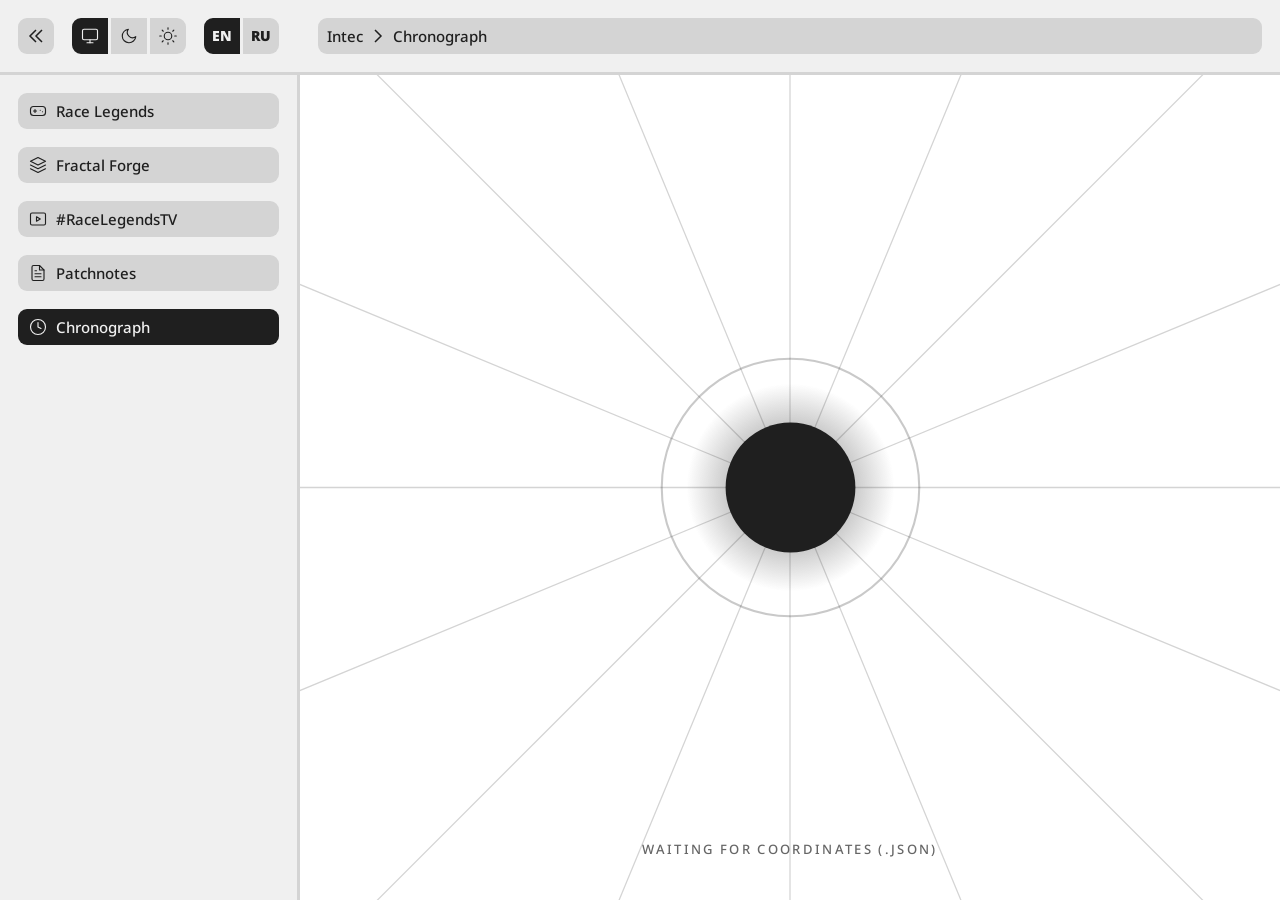
==== commit 7e5e8dff: "." ====
--- a/chronograph.html
+++ b/chronograph.html
@@ -50,6 +50,9 @@
            СБРОС СТИЛЕЙ И БАЗА
         ============================================================ */
         * { box-sizing: border-box; margin: 0; padding: 0; -webkit-tap-highlight-color: transparent; }
+        *:focus {
+            outline: none !important;
+        }
         
         body, html {
             width: 100vw; height: 100vh; height: 100dvh; 
@@ -283,6 +286,15 @@
             .sidebar .nav-btn span { display: none; }
         }
     </style>
+    <!-- Этот скрипт блокирует рендер на миллисекунду, чтобы применить правильную тему ДО первой отрисовки, убирая мерцание -->
+    <script>
+        try {
+            const savedTheme = localStorage.getItem('rl-theme') || 'system';
+            const isLight = savedTheme === 'system' ? window.matchMedia('(prefers-color-scheme: light)').matches : savedTheme === 'light';
+            if (isLight) document.documentElement.setAttribute('data-theme', 'light');
+            else document.documentElement.removeAttribute('data-theme');
+        } catch(e) {}
+    </script>
 </head>
 <body>
 
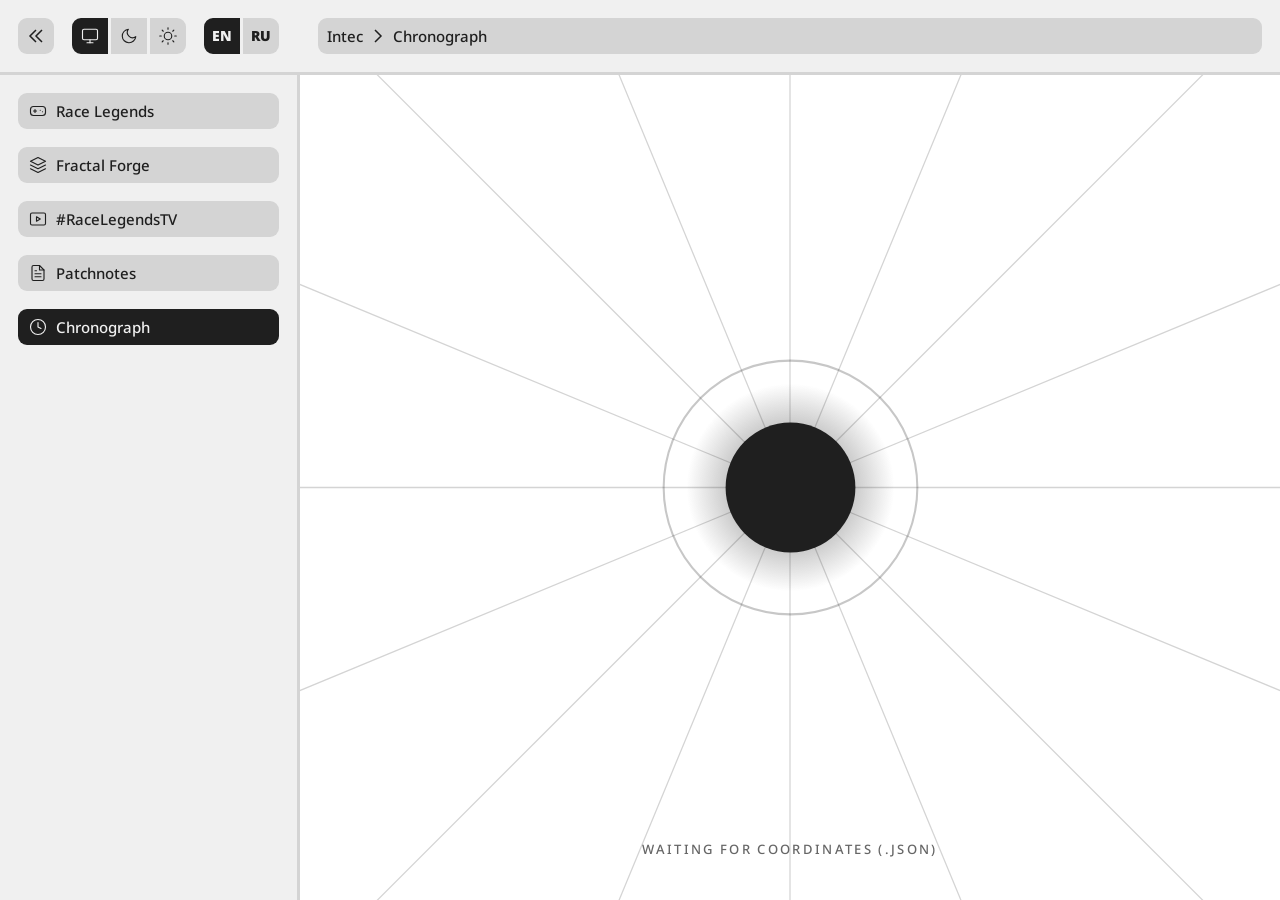
==== commit a6acc24f: "." ====
--- a/chronograph.html
+++ b/chronograph.html
@@ -986,7 +986,7 @@
                 if (page2.classList.contains('visible')) {
                     reverseTransition(); 
                 } else {
-                    window.location.href = 'index.html';
+                    window.location.href = '/';
                 }
             });
 
